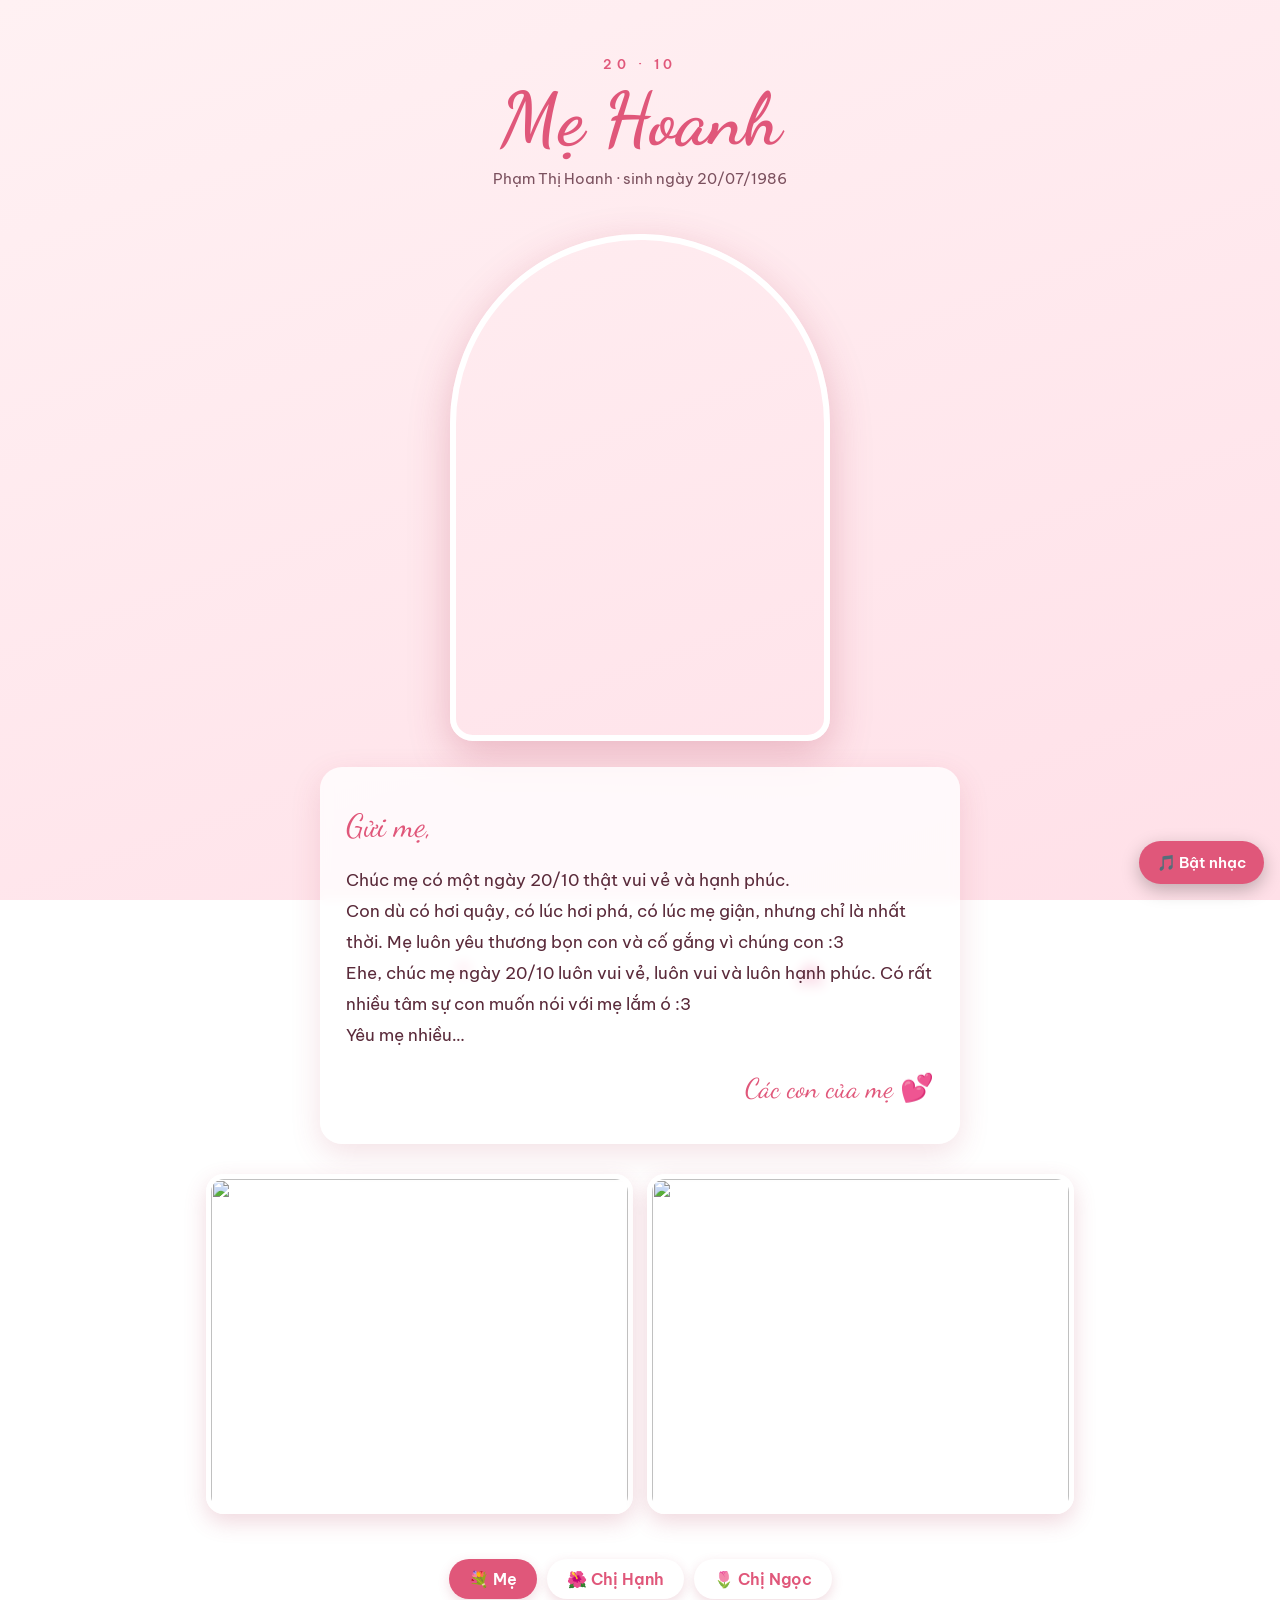
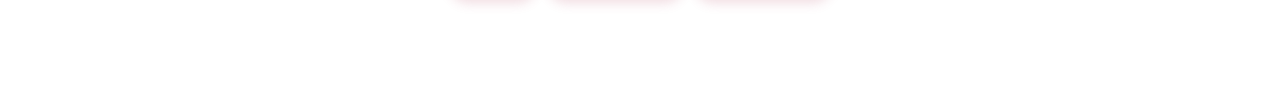
==== index.html @ 9cbbea6d "first commit" ====
<!DOCTYPE html>
<html lang="vi"><head><meta charset="utf-8"><meta name="viewport" content="width=device-width,initial-scale=1">
<title>Gửi mẹ yêu 💐</title>
<link href="https://fonts.googleapis.com/css2?family=Be+Vietnam+Pro:wght@400;600&family=Dancing+Script:wght@600&display=swap" rel="stylesheet">
<link rel="stylesheet" href="style.css"></head>
<body class="me" data-petals="🌸,🌷,💗">
<header class="fade"><div class="date">20 · 10</div><h1>Mẹ Hoanh</h1><div class="sub">Phạm Thị Hoanh · sinh ngày 20/07/1986</div></header>
<img class="hero fade" src="assets/me1.jpg" alt="Mẹ Hoanh">
<section class="card fade"><div class="greet">Gửi mẹ,</div><p>Chúc mẹ có một ngày 20/10 thật vui vẻ và hạnh phúc.</p><p>Con dù có hơi quậy, có lúc hơi phá, có lúc mẹ giận, nhưng chỉ là nhất thời. Mẹ luôn yêu thương bọn con và cố gắng vì chúng con :3</p><p>Ehe, chúc mẹ ngày 20/10 luôn vui vẻ, luôn vui và luôn hạnh phúc. Có rất nhiều tâm sự con muốn nói với mẹ lắm ó :3</p><p>Yêu mẹ nhiều…</p><div class="sign">Các con của mẹ 💕</div></section>
<section class="gallery"><img src="assets/me2.jpg" alt="" class="top"><img src="assets/me3.jpg" alt="" class="top"></section>
<nav><a href="index.html" class=on>💐 Mẹ</a><a href="hanh.html">🌺 Chị Hạnh</a><a href="ngoc.html">🌷 Chị Ngọc</a></nav>
<button id="music">🎵 Bật nhạc</button>
<audio id="audio" src="assets/music.m4a" loop preload="auto"></audio>
<div id="lb"><img alt=""></div>
<script src="app.js"></script></body></html>
---- style.css ----
:root{--bg1:#fff1f3;--bg2:#ffe0e8;--ink:#5a2a3a;--accent:#e0577a;--card:rgba(255,255,255,.78)}
body.hanh{--bg1:#fff3ee;--bg2:#ffd9d6;--ink:#6b2b2b;--accent:#d93b4a}
body.ngoc{--bg1:#fffaf0;--bg2:#fde4ee;--ink:#5b3a4a;--accent:#d96a98}
*{box-sizing:border-box;margin:0;padding:0}
html{scroll-behavior:smooth}
body{font-family:'Be Vietnam Pro',system-ui,sans-serif;color:var(--ink);background:linear-gradient(160deg,var(--bg1),var(--bg2)) fixed;min-height:100vh;overflow-x:hidden}
.petal{position:fixed;top:-30px;pointer-events:none;z-index:1;opacity:.8;animation:fall linear forwards}
@keyframes fall{to{transform:translateY(110vh) rotate(540deg)}}
header{text-align:center;padding:56px 20px 20px;position:relative;z-index:2}
.date{letter-spacing:.35em;font-size:.8rem;color:var(--accent);font-weight:600}
h1{font-family:'Dancing Script',cursive;font-size:clamp(2.6rem,10vw,4.6rem);color:var(--accent);margin:8px 0;line-height:1.1}
.sub{opacity:.8;font-size:.95rem}
.hero{display:block;width:min(88%,380px);aspect-ratio:3/4;object-fit:cover;margin:26px auto;border-radius:200px 200px 24px 24px;border:6px solid #fff;box-shadow:0 14px 40px rgba(180,60,90,.28);cursor:zoom-in;position:relative;z-index:2}
.card{position:relative;z-index:2;max-width:640px;margin:10px auto 30px;padding:30px 26px;background:var(--card);backdrop-filter:blur(6px);border-radius:22px;box-shadow:0 10px 30px rgba(180,60,90,.15);line-height:1.85;font-size:1.05rem}
.card .greet{font-family:'Dancing Script',cursive;font-size:2rem;color:var(--accent);margin-bottom:8px}
.card .sign{text-align:right;font-family:'Dancing Script',cursive;font-size:1.7rem;color:var(--accent);margin-top:14px}
.gallery{position:relative;z-index:2;max-width:900px;margin:0 auto 30px;padding:0 16px;display:grid;grid-template-columns:repeat(auto-fit,minmax(240px,1fr));gap:14px}
.gallery img{width:100%;height:340px;object-fit:cover;border-radius:18px;border:5px solid #fff;box-shadow:0 8px 22px rgba(180,60,90,.2);cursor:zoom-in;transition:transform .3s}
.gallery img:hover{transform:rotate(-1.5deg) scale(1.02)}
.gallery img.top{object-position:center 65%}
nav{position:relative;z-index:2;text-align:center;padding:10px 16px 90px}
nav a{display:inline-block;margin:5px;padding:10px 20px;border-radius:30px;background:#fff;color:var(--accent);text-decoration:none;font-weight:600;box-shadow:0 4px 12px rgba(180,60,90,.18)}
nav a.on{background:var(--accent);color:#fff}
#music{position:fixed;right:16px;bottom:16px;z-index:20;border:0;border-radius:30px;padding:12px 18px;background:var(--accent);color:#fff;font:600 .95rem 'Be Vietnam Pro',sans-serif;box-shadow:0 6px 18px rgba(0,0,0,.25);cursor:pointer}
#lb{position:fixed;inset:0;background:rgba(0,0,0,.85);display:none;align-items:center;justify-content:center;z-index:50;cursor:zoom-out}
#lb img{max-width:94vw;max-height:92vh;border-radius:10px}
.fade{animation:up 1s ease both}
@keyframes up{from{opacity:0;transform:translateY(20px)}to{opacity:1;transform:none}}
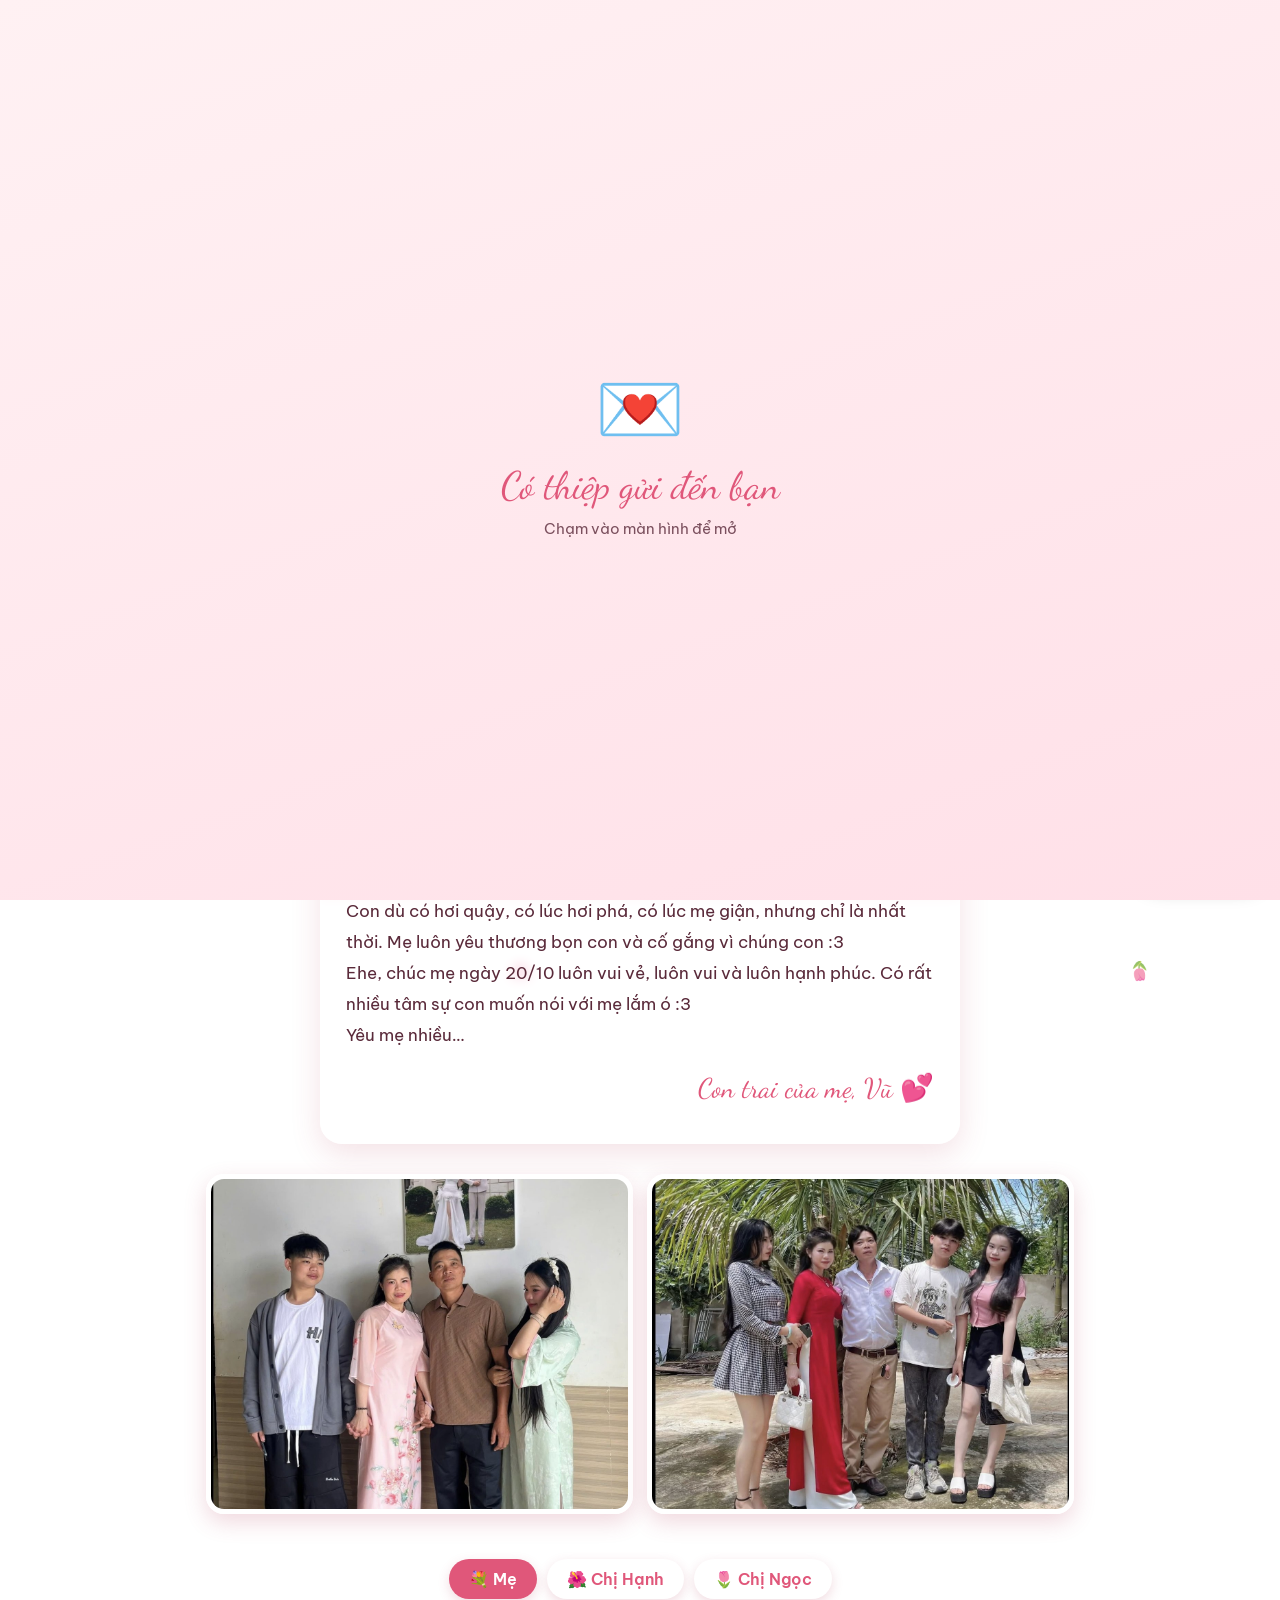
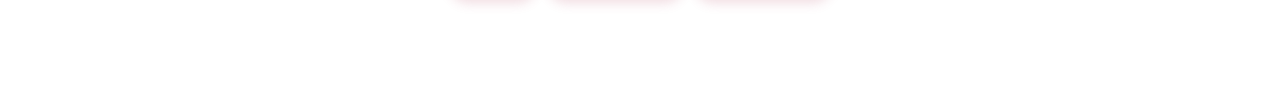
==== commit dfd587bb: "Add files via upload" ====
--- a/index.html
+++ b/index.html
@@ -6,7 +6,7 @@
 <body class="me" data-petals="🌸,🌷,💗">
 <header class="fade"><div class="date">20 · 10</div><h1>Mẹ Hoanh</h1><div class="sub">Phạm Thị Hoanh · sinh ngày 20/07/1986</div></header>
 <img class="hero fade" src="assets/me1.jpg" alt="Mẹ Hoanh">
-<section class="card fade"><div class="greet">Gửi mẹ,</div><p>Chúc mẹ có một ngày 20/10 thật vui vẻ và hạnh phúc.</p><p>Con dù có hơi quậy, có lúc hơi phá, có lúc mẹ giận, nhưng chỉ là nhất thời. Mẹ luôn yêu thương bọn con và cố gắng vì chúng con :3</p><p>Ehe, chúc mẹ ngày 20/10 luôn vui vẻ, luôn vui và luôn hạnh phúc. Có rất nhiều tâm sự con muốn nói với mẹ lắm ó :3</p><p>Yêu mẹ nhiều…</p><div class="sign">Các con của mẹ 💕</div></section>
+<section class="card fade"><div class="greet">Gửi mẹ,</div><p>Chúc mẹ có một ngày 20/10 thật vui vẻ và hạnh phúc.</p><p>Con dù có hơi quậy, có lúc hơi phá, có lúc mẹ giận, nhưng chỉ là nhất thời. Mẹ luôn yêu thương bọn con và cố gắng vì chúng con :3</p><p>Ehe, chúc mẹ ngày 20/10 luôn vui vẻ, luôn vui và luôn hạnh phúc. Có rất nhiều tâm sự con muốn nói với mẹ lắm ó :3</p><p>Yêu mẹ nhiều…</p><div class="sign">Con trai của mẹ, Vũ 💕</div></section>
 <section class="gallery"><img src="assets/me2.jpg" alt="" class="top"><img src="assets/me3.jpg" alt="" class="top"></section>
 <nav><a href="index.html" class=on>💐 Mẹ</a><a href="hanh.html">🌺 Chị Hạnh</a><a href="ngoc.html">🌷 Chị Ngọc</a></nav>
 <button id="music">🎵 Bật nhạc</button>
--- a/style.css
+++ b/style.css
@@ -26,3 +26,8 @@
 #lb img{max-width:94vw;max-height:92vh;border-radius:10px}
 .fade{animation:up 1s ease both}
 @keyframes up{from{opacity:0;transform:translateY(20px)}to{opacity:1;transform:none}}
+#ov{position:fixed;inset:0;z-index:100;display:flex;flex-direction:column;align-items:center;justify-content:center;gap:10px;text-align:center;background:linear-gradient(160deg,var(--bg1),var(--bg2));color:var(--accent);cursor:pointer;animation:up .6s ease both}
+#ov .e{font-size:4.5rem;animation:bob 1.6s ease-in-out infinite}
+#ov .t{font-family:'Dancing Script',cursive;font-size:2.4rem}
+#ov .s{font-size:.95rem;color:var(--ink);opacity:.8}
+@keyframes bob{50%{transform:translateY(-10px) scale(1.08)}}
